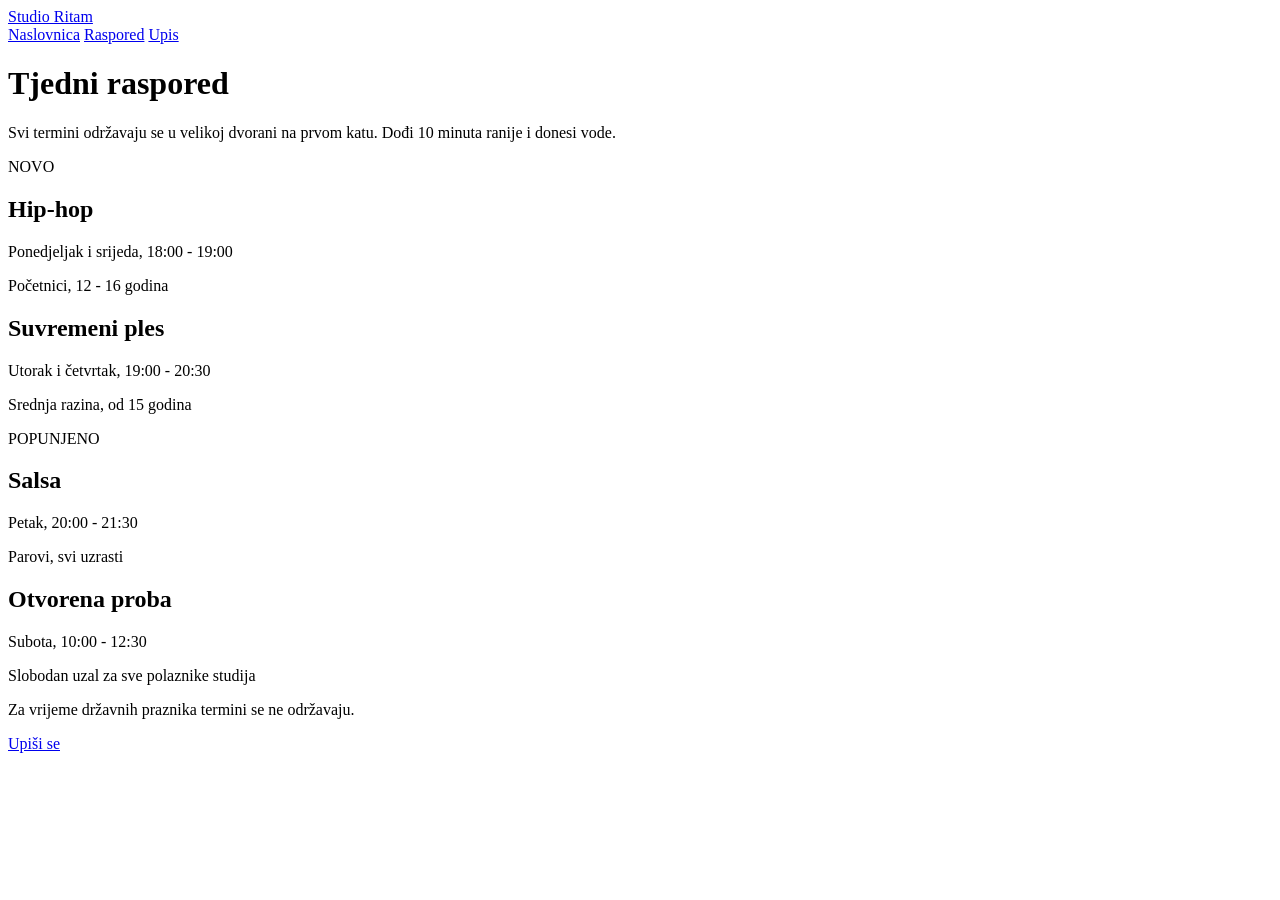
==== schedule.html @ d23dc827 "druga_vjezba" ====
<!DOCTYPE html>
<html lang="hr">
<head>
    <meta charset="UTF-8">
    <meta name="viewport" content="width=device-width, initial-scale=1.0">
    <title>Raspored | Plesni studio Ritam</title>
    <link rel="stylesheet" href="css/style.css"/>
</head>
<body>
    
 <header>
    <div>
        <a href="index.html">Studio Ritam</a>
        <nav>
            <a href="index.html">Naslovnica</a>
            <a href="schedule.html">Raspored</a>
            <a href="enroll.html">Upis</a>
        </nav>
    </div>


 </header>

 <main>
    <h1>Tjedni raspored</h1>
    <p>Svi termini održavaju se u velikoj dvorani na prvom katu.
        Dođi 10 minuta ranije i donesi vode.
    </p>

    <div>
        <article>
            <span>NOVO</span>
            <h2>Hip-hop</h2>
            <p>Ponedjeljak i srijeda, 18:00 - 19:00</p>
            <p>Početnici, 12 - 16 godina</p>
        </article>
        <article>
            <h2>Suvremeni ples</h2>
            <p>Utorak i četvrtak, 19:00 - 20:30</p>
            <p>Srednja razina, od 15 godina</p>
        </article>
        <article>
            <span>POPUNJENO</span>
            <h2>Salsa</h2>
            <p>Petak, 20:00 - 21:30</p>
            <p>Parovi, svi uzrasti</p>
        </article>
        <article>
            <h2>Otvorena proba</h2>
            <p>Subota, 10:00 - 12:30</p>
            <p>Slobodan uzal za sve polaznike studija</p>
        </article>
    </div>

    <p>Za vrijeme državnih praznika termini se ne održavaju.</p>

    <a href="enroll.html">Upiši se</a>
 </main>
</body>
</html>
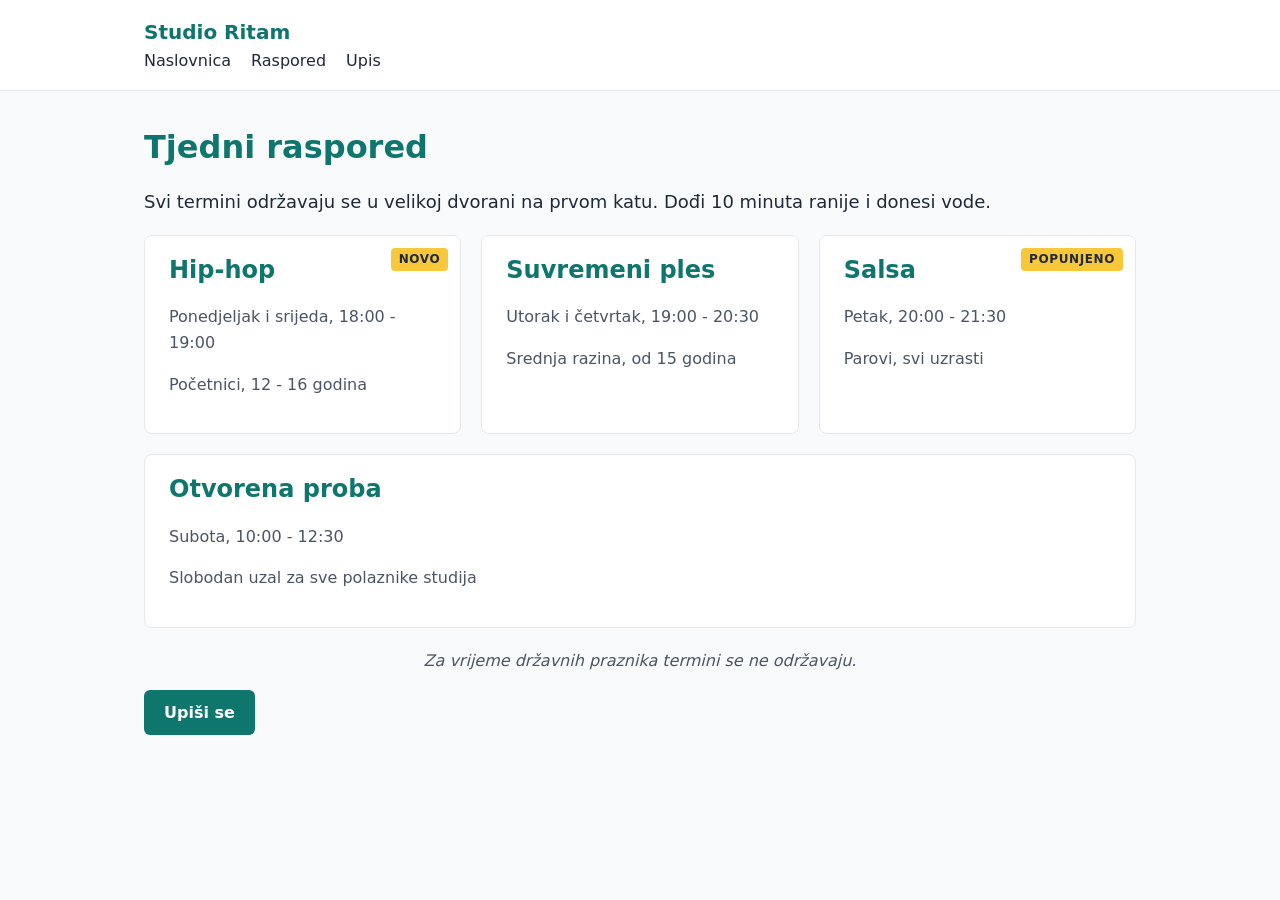
==== commit 0ab47f6f: "druga_vjezba" ====
--- a/schedule.html
+++ b/schedule.html
@@ -8,10 +8,10 @@
 </head>
 <body>
     
- <header>
-    <div>
-        <a href="index.html">Studio Ritam</a>
-        <nav>
+ <header class="site-header">
+    <div class="wrapper header-bar">
+        <a href="index.html" class="brand">Studio Ritam</a>
+        <nav class="site-nav">
             <a href="index.html">Naslovnica</a>
             <a href="schedule.html">Raspored</a>
             <a href="enroll.html">Upis</a>
@@ -21,40 +21,40 @@
 
  </header>
 
- <main>
+ <main class="wrapper">
     <h1>Tjedni raspored</h1>
-    <p>Svi termini održavaju se u velikoj dvorani na prvom katu.
+    <p class="intro">Svi termini održavaju se u velikoj dvorani na prvom katu.
         Dođi 10 minuta ranije i donesi vode.
     </p>
 
-    <div>
-        <article>
-            <span>NOVO</span>
+    <div class="grid">
+        <article class="card">
+            <span class="badge">NOVO</span>
             <h2>Hip-hop</h2>
             <p>Ponedjeljak i srijeda, 18:00 - 19:00</p>
             <p>Početnici, 12 - 16 godina</p>
         </article>
-        <article>
+        <article class="card">
             <h2>Suvremeni ples</h2>
             <p>Utorak i četvrtak, 19:00 - 20:30</p>
             <p>Srednja razina, od 15 godina</p>
         </article>
-        <article>
-            <span>POPUNJENO</span>
+        <article class="card">
+            <span class="badge">POPUNJENO</span>
             <h2>Salsa</h2>
             <p>Petak, 20:00 - 21:30</p>
             <p>Parovi, svi uzrasti</p>
         </article>
-        <article>
+        <article class="card">
             <h2>Otvorena proba</h2>
             <p>Subota, 10:00 - 12:30</p>
             <p>Slobodan uzal za sve polaznike studija</p>
         </article>
     </div>
 
-    <p>Za vrijeme državnih praznika termini se ne održavaju.</p>
+    <p id="note">Za vrijeme državnih praznika termini se ne održavaju.</p>
 
-    <a href="enroll.html">Upiši se</a>
+    <a href="enroll.html" class="button">Upiši se</a>
  </main>
 </body>
 </html>
--- a/css/style.css
+++ b/css/style.css
@@ -0,0 +1,128 @@
+*{
+    box-sizing: border-box;
+}
+
+body {
+    margin: 0;
+    font-family: system-ui, Arial, sans-serif;
+    font-size: 16px;
+    line-height: 1.6;
+    color: #1f2937;
+    background-color: #f9fafb;
+}
+
+h1, h2 {
+    color: #0f766e;
+    line-height: 1.2;
+}
+
+h1 {
+    font-size: 2rem;
+}
+
+p {
+    color: #4b5563;
+}
+
+.intro {
+    font-size: 1.125rem;
+    color: #1f2937;
+}
+
+#note {
+    font-style: italic;
+    text-align: center;
+}
+
+.wrapper {
+    width: 100%;
+    max-width: 1024px;
+    margin: 0 auto;
+    padding: 16px;
+}
+
+.card {
+    padding: 20px 24px;
+    background-color: white;
+    border: 1px solid rgb(229, 231, 235);
+    border-radius: 8px;
+}
+
+.card h2 {
+    margin-top: 0;
+    font-size: 1.25;
+}
+
+.button {
+    display: inline-block;
+    padding: 10px 20px;
+    background-color: #0f766e;
+    color: white;
+    font-weight: 600;
+    text-decoration: none;
+    border-radius: 6px;
+}
+
+.site-header {
+    background-color: white;
+    border-bottom: 1px solid rgb(229, 231, 235);
+}
+
+.header-bar {
+    diaplay: flex;
+    flex-wrap: wrap;
+    justify-content: space-between;
+    align-items: center;
+    gap: 8px 20px;
+}
+
+.brand {
+    font-size: 1.25rem;
+    font-weight: 700;
+    color: #0f766e;
+    text-decoration: none;
+}
+
+.site-nav {
+    display: flex;
+    gap: 20px;
+}
+
+.site-nav a {
+    color: #1f2937;
+    text-decoration: none;
+}
+
+.grid {
+    display: flex;
+    flex-wrap: wrap;
+    gap: 20px;
+    margin-bottom: 20px;
+}
+
+.grid .card {
+    flex: 1 1 260px;
+}
+
+.card {
+    position: relative;
+}
+
+.badge {
+    position: absolute;
+    top: 12px;
+    right: 12px;
+    padding: 2px 8px;
+    font-size: 0.75rem;
+    font-weight: 700;
+    letter-spacing: 0.05em;
+    background-color: hsl(45, 93%, 60%);
+    border-radius: 4px;
+}
+
+.site-header {
+    position: sticky;
+    top: 0;
+    z-index: 10;
+    
+}
